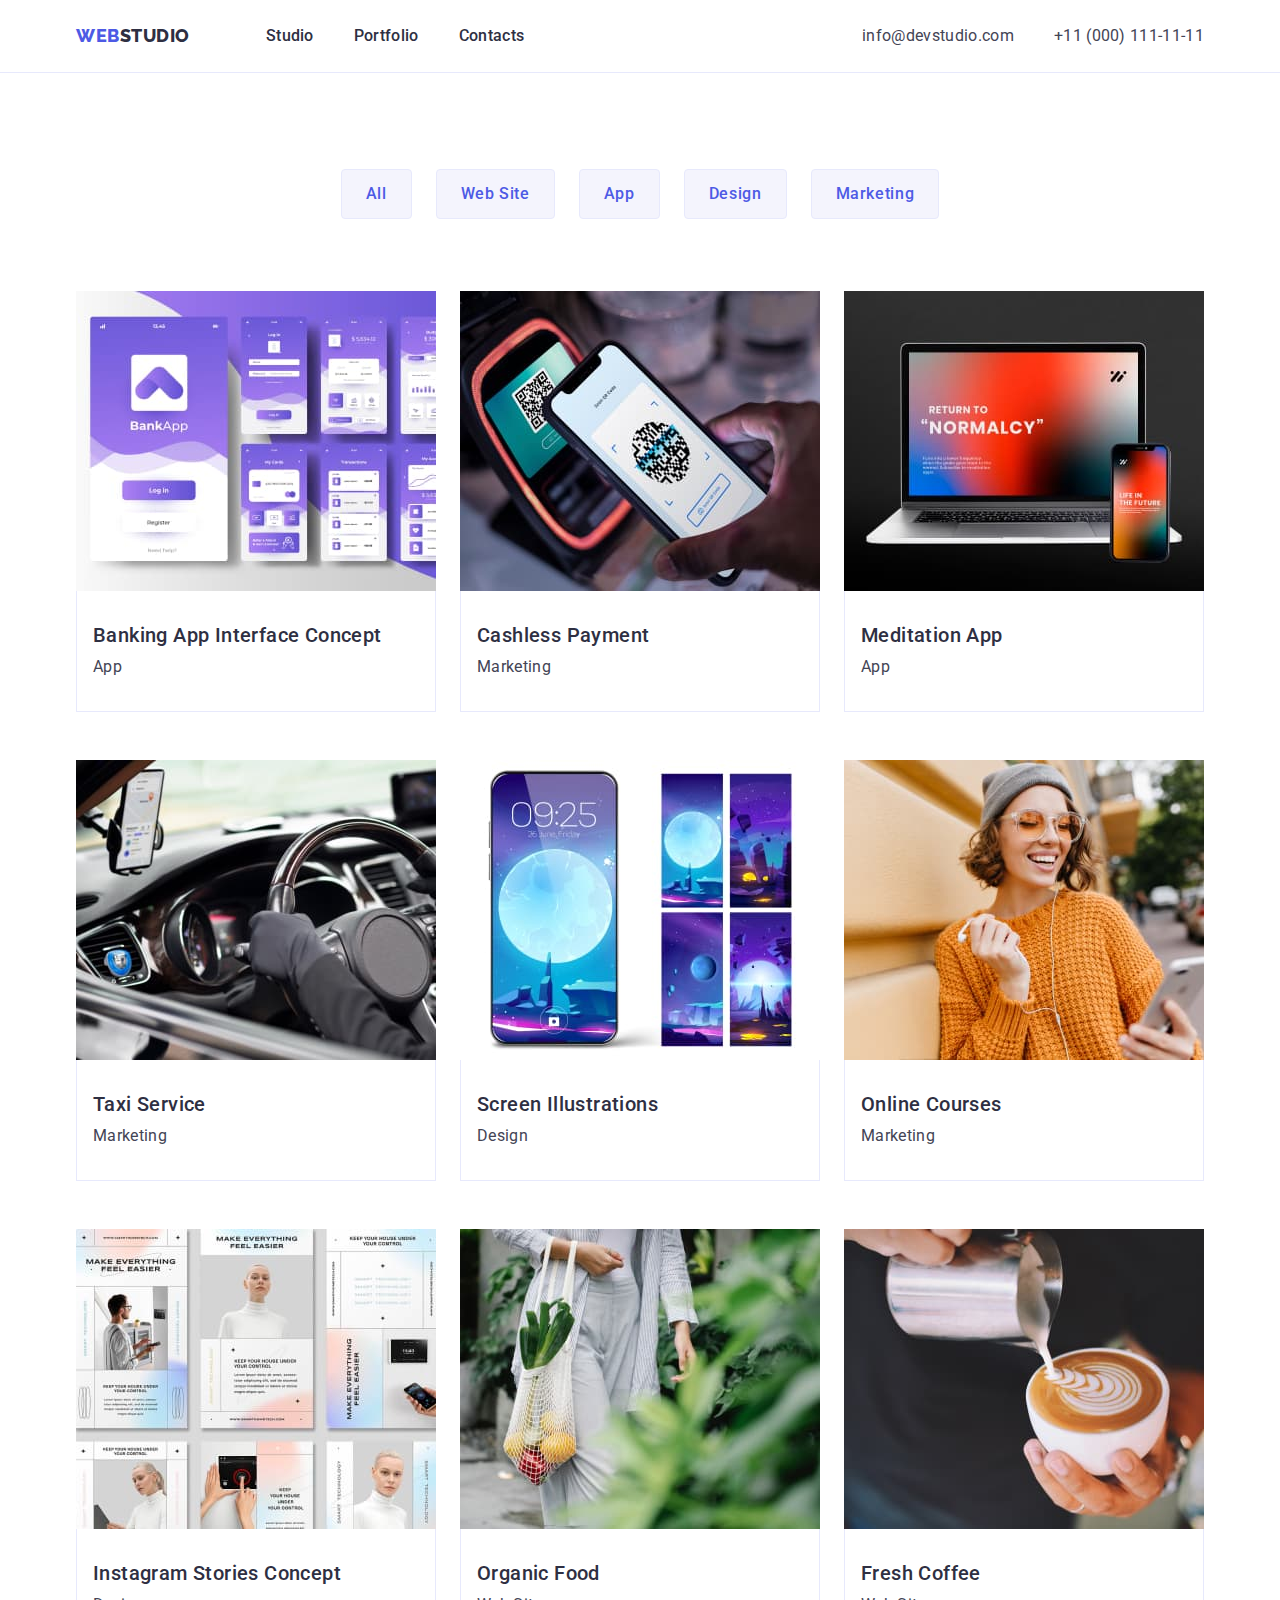
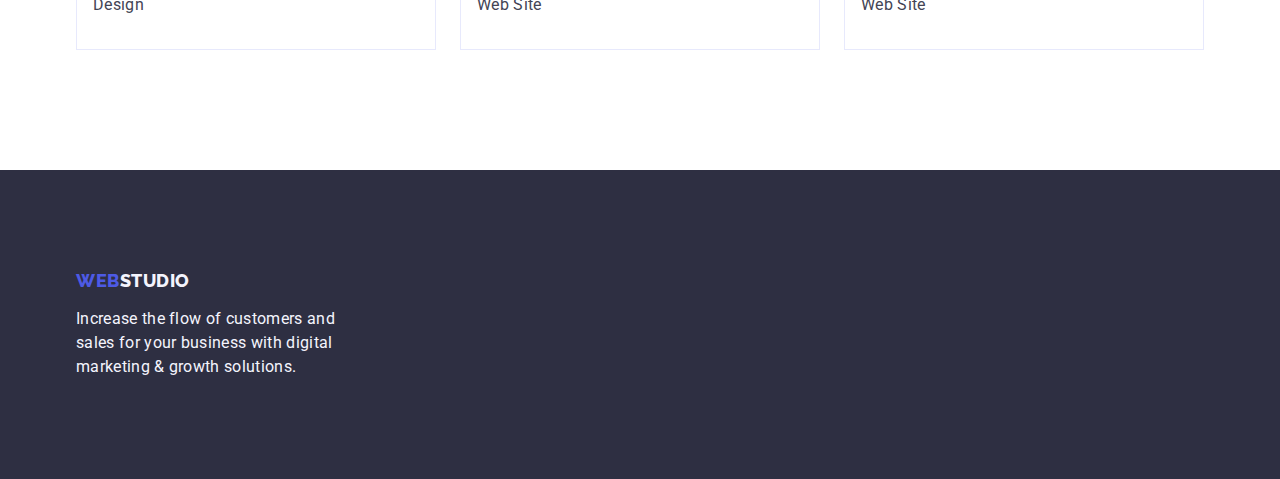
==== portfolio.html @ 9934efaa "start" ====
<!DOCTYPE html>
<html lang="en">
    <head>
        <title>Effective Solutions
            for Your Business</title>
        <link rel="preconnect" href="https://fonts.googleapis.com">
        <link rel="preconnect" href="https://fonts.gstatic.com" crossorigin>
        <link
            href="https://fonts.googleapis.com/css2?family=Raleway:wght@800&family=Roboto:wght@400;500;700;900&display=swap"
            rel="stylesheet">
            <link rel="stylesheet" href="https://cdn.jsdelivr.net/npm/modern-normalize@2.0.0/modern-normalize.min.css" />
        <link rel="stylesheet" href="./css/styles.css" />
    </head>
    
    <body>
        <header class="header">
            <div class="container flex">
            <nav class="header-navigation">
                <a class="header-logo-link link" href="./index.html">Web<span class="header-logo-iris link">Studio</span></a>
                <ul class="header-about-list list">
                    <li class="header-about-link link"><a class="header-about-text-link link" href="./index.html">Studio</a></li>
                    <li class="header-about-link link"><a class="header-about-text-link link" href="./portfolio.html">Portfolio</a></li>
                    <li class="header-about-link link"><a class="header-about-text-link link" href="">Contacts</a></li>
                </ul>
            </nav>
            <address class="adress-navigation">
                <ul class="header-feedback-list list">
                    <li class="header-feedback-item">
                        <a class="header-feedback-link link" href="mailto:info@devstudio.com">info@devstudio.com</a>
                    </li>
                    <li class="header-feedback-item">
                        <a class="header-feedback-link link" href="tel:+110001111111">+11 (000) 111-11-11</a>
                    </li>
                </ul>
            </address>
            </div>
        </header>
        <main>
            <section class="button-list list">
                <div class="section container">
                <h1 class="visually-hidden">Our Portfolio</h1>
                <ul class="all-button-list list">
                    <li> <button type="button" class="all-button"><span class="all-button-text">All</span></button></li>
                    <li><button type="button" class="all-button"><span class="portfolio-button-text">Web
                                Site</span></button></li>
                    <li><button type="button" class="all-button"><span class="portfolio-button-text">App</span></button>
                    </li>
                    <li><button type="button" class="all-button"><span class="portfolio-button-text">Design</span></button>
                    </li>
                    <li><button type="button" class="all-button"><span
                                class="portfolio-button-text">Marketing</span></button></li>
                    
                </ul>
            
                        <ul class="all-portfolio-list list ">
                            <li class="portfolio-examples-item list">
                                <a class="portfolio-link link">
                                    <img src="./images/img4.jpg" width="360" alt="Project Card 1" />
                                <div class="portfolio-item">
                                <h2 class="portfolio-title">Banking App Interface Concept</h2>
                                <p class="portfolio-text">App</p>
                                </div>
                                </a>
                                
                            </li>
                            <li class="portfolio-examples-item list">
                                <a class="portfolio-link link">
                                <img src="./images/img5.jpg" width="360" alt="Project Card 2" />
                                <div class="portfolio-item">
                                <h2 class="portfolio-title">Cashless Payment</h2>
                                <p class="portfolio-text">Marketing</p>
                                </div>
                                </a>
                            </li>
                            <li class="portfolio-examples-item list">
                                <a class="portfolio-link link">
                                <img src="./images/img6.jpg" width="360" alt="Project Card 3" />
                                <div class="portfolio-item">
                                <h2 class="portfolio-title">Meditation App</h2>
                                <p class="portfolio-text">App</p>
</div>
                                </a>
                            </li>
                            <li class="portfolio-examples-item list">
                                <a class="portfolio-link link">
                                <img src="./images/img7.jpg" width="360" alt="Project Card 4" />
                                <div class="portfolio-item">
                                <h2 class="portfolio-title">Taxi Service</h2>
                                <p class="portfolio-text">Marketing</p>
</div>
                                </a>
                            </li>
                            <li class="portfolio-examples-item list">
                                <a class="portfolio-link link">
                                <img src="./images/img8.jpg" width="360" alt="Project Card 5" />
                                <div class="portfolio-item">
                                <h2 class="portfolio-title">Screen Illustrations</h2>
                                <p class="portfolio-text">Design</p>
</div>
                                </a>
                            </li>
                            <li class="portfolio-examples-item list">
                                <a class="portfolio-link link">
                                <img src="./images/img9.jpg" width="360" alt="Project Card 6" />
                                <div class="portfolio-item">
                                <h2 class="portfolio-title">Online Courses</h2>
                                <p class="portfolio-text">Marketing</p>
</div>
                                </a>
                            </li>
                            <li class="portfolio-examples-item list">
                                <a class="portfolio-link link">
                                <img src="./images/img10.jpg" width="360" alt="Project Card 7" />
                                <div class="portfolio-item">
                                <h2 class="portfolio-title">Instagram Stories Concept</h2>
                                <p class="portfolio-text">Design</p>
</div>
                                </a>
                            </li>
                            <li class="portfolio-examples-item list">
                                <a class="portfolio-link link">
                                <img src="./images/img11.jpg" width="360" alt="Project Card 8" />
                                <div class="portfolio-item">
                                <h2 class="portfolio-title">Organic Food</h2>
                                <p class="portfolio-text">Web Site</p>
                                </div>
                                </a>
                            </li>
                            <li class="portfolio-examples-item list">
                                <a class="portfolio-link link">  
                                <img src="./images/img12.jpg" width="360" alt="Project Card 9" />
                                <div class="portfolio-item">
                                <h2 class="portfolio-title">Fresh Coffee</h2>
                                <p class="portfolio-text">Web Site</p>
                                 </div>
                                </a>
                            </li>
                        </ul>
                        </div>
            </section>
        </main>
        <footer class="footer">
            <div class="section container">
            <a class="footer-logo-link link" href="./index.html">Web<span class="footer-logo-link-iris link">Studio</span></a>
            <p class="footer-text">Increase the flow of customers and sales for your business with digital marketing &
                growth
                solutions.</p>
                </div>
        </footer>
    </body>
    
    </html>
---- css/styles.css ----
:root{
    --primary-font: "Roboto", sans-serif;
        --title-font: "Raleway", sans-serif;
        --primary-white-color: #FFFFFF;
        --primary-accent-color: #2E2F42; 
        --secondary-accent-color: #404BBF; 
        --primary-grey-color: #434455;
        --primary-blue-color: #4D5AE5;
        --primary-whiter-color: #F4F4FD;
        --cornflower-color: #E7E9FC;
        --white-color: #FFF; 


}
body {
    font-family: var(--primary-font);
    color: var(--primary-grey-color);
    background-color: var(--primary-white-color);
}
p, h1, h2, h3, h4, h5, h6{
margin: 0;
padding: 0;
}
img{
    display: block;
}
ul{
    padding: 0;
    margin: 0;
}

/** ------------------HEADER----------------- */

.main{
    flex-grow: 1;
}
.header{
    border-bottom: 1px solid var(--cornflower-color);
}

.header-logo-link {
    font-family: 'Raleway', sans-serif;
    font-size: 18px;
    font-weight: 800;
    line-height: 1.17;
    letter-spacing: 0.03em;
    text-decoration: none;
    color: var(--primary-blue-color);
    text-transform: uppercase;
    margin-right: 76px;
    padding: 24px 0;
}

.header-logo-iris {
    color: var(--primary-accent-color);
}

.header-about-link {
    color: var(--primary-accent-color);
    font-size: 16px;
    font-weight: 500;
    line-height: 1.5;
    letter-spacing: 0.02em;
    text-decoration: none;
}

.header-feedback-link {
    font-size: 16px;
    line-height: 1.5;
    letter-spacing: 0.02em;
    color: var(--primary-grey-color);
    text-decoration: none;
}

.header-feedback-link:hover,
.header-feedback-link:focus {
    color: var(--secondary-accent-color);
}
.header-navigation{
    display: flex;
    align-items: center;
}
.header-about-text-link:hover,
.header-about-text-link:focus {
    color: var(--secondary-accent-color);
}

.header-about-list {
    list-style-type: none;
    display: flex;
    gap: 40px;
}

.header-feedback-list {
    list-style-type: none;
    display: flex;
    align-items: center;
   
gap: 40px;
    
}

.header-about-text-link {
    text-decoration: none;
    color: var(--primary-accent-color);
    padding: 24px 0;
    display: block;
}

.adress-navigation {
    font-style: normal;
    display: flex;
    gap: 40px;
    margin-left: auto;
    
}

/** ------------------MAIN----------------- */
*{
    box-sizing: border-box;
}
.container{
    width: 1158px;
    padding-left: 15px;
    padding-right: 15px;
    margin: 0 auto;
    
}
.flex{
    display: flex;
align-items: center;
    
}
.section{
    width: 1158px;
    padding-left: 15px;
    padding-right: 15px;
    margin: 0 auto;
}
    
.hero{
    padding: 188px 0;
    background-color: var(--primary-accent-color);
}
.hero-title {
    font-size: 56px;
    font-weight: 700;
    line-height: 1.07;
    letter-spacing: 0.02em;
    text-align: center;
    background-color: var(--primary-accent-color);
    color: var(--primary-white-color);
    max-width: 496px;
    margin: 0 auto;
    margin-bottom: 48px;
}
.hero-title-wrap{
    text-align: center;
}

.hero-button {
    font-family: var(--primary-font);
    background-color: var(--primary-blue-color);
    cursor: pointer;
    font-weight: 500;
    font-size: 16px;
    line-height: 1.5;
    letter-spacing: 0.04em;
    color: var(--primary-white-color);
    border-radius: 4px;
    text-align: center;
    display: block;
    min-width: 169px;
    height: 56px;
    border: none;
    margin: 0 auto;
}

.hero-button:hover {
    background-color: var(--secondary-accent-color);
}

.hero-button:focus {
    background-color: var(--secondary-accent-color);
}

.hero-button-text {
    font-size: 16px;
    font-weight: 500;
    line-height: 1.5;
    letter-spacing: 0.04em;
    color: var(--primary-white-color);
}

.hero-button-text:hover,
.hero-button-text:active {
    background-color: var(--secondary-accent-color);
}

.advantages-topic {
    font-size: 20px;
    font-weight: 500;
    line-height: 1.2;
    letter-spacing: 0.02em;
    color: var(--primary-accent-color);
    margin-bottom: 8px;
}
.advantages-list-item{
    width: calc((100% - 72px) / 4);
}
.advantages-item-text {
    font-size: 16px;
    line-height: 1.5;
    letter-spacing: 0.02em;
    color: var(--primary-grey-color);
}

.all-advantages-list {
    padding: 120px 0;
}
.advantages-list {
    list-style-type: none;
    display: flex;
    gap: 24px;
}
.visually-hidden {
    position: absolute;
    width: 1px;
    height: 1px;
    margin: -1px;
    border: 0;
    padding: 0;

    white-space: nowrap;
    clip-path: inset(100%);
    clip: rect(0 0 0 0);
    overflow: hidden;
}
.heading-title {
    font-size: 36px;
    font-weight: 700;
    line-height: 1.11;
    letter-spacing: 0.02em;
    text-align: center;
    color: var(--primary-accent-color);
    text-transform: capitalize;
margin-bottom: 72px;
}

.about-team {
    font-size: 36px;
    font-weight: 700;
    line-height: 1.11;
    letter-spacing: 0.02em;
    text-align: center;
    color: var(--primary-accent-color);
    text-transform: capitalize;
    background-color: var(--primary-whiter-color);
    margin-bottom: 72px;
}

.workers-list {
    list-style-type: none;
    display: flex;
    gap: 24px;
}
.work-examples{
    padding-bottom: 120px;
}
.work-examples-item {
    list-style-type: none;
    width: calc( (100% - 3 * 16px) / 3);
}
.workers{
    background-color: var(--primary-whiter-color);
    padding: 120px 0 120px;

}
.workers-topic-text {
    font-size: 20px;
    font-weight: 500;
    line-height: 1.2;
    letter-spacing: 0.02em;
    color: var(--primary-accent-color);
}

.workers-list-item {
    background-color: var(--primary-white-color);
    width: calc((100% - 3 * 24px) / 4);
    border-radius: 0px 0px 4px 4px;
    text-align: center;
    
}
.section-workers{
    width: 1158px;
    margin: 0 auto;
padding-left: 15px;
padding-right: 15px;
}
.section-team {
    padding: 32px 0;
margin: 0 auto;
}
.work-examples-list{
    display: flex;
    gap: 24px;
}

.workers-item-text {
    font-size: 16px;
    line-height: 1.5;
    letter-spacing: 0.02em;
    color: var(--primary-grey-color);
    text-align: center;
}

/** ------------------FOOTER----------------- */
.footer {
    background-color: var(--primary-accent-color);
    padding: 100px 0;
}

.footer-logo-link {
    font-family: 'Raleway', sans-serif;
    font-size: 18px;
    font-weight: 800;
    line-height: 1.17;
    letter-spacing: 0.03em;
    text-decoration: none;
    color: var(--primary-blue-color);
    background-color: var(--primary-accent-color);
    text-transform: uppercase;
    display: inline-block;
        margin-bottom: 16px;
}

.footer-logo-link-iris {
        color: var(--primary-whiter-color);
        text-decoration: none;
    }

    .footer-text {
        font-size: 16px;
        line-height: 1.5;
        letter-spacing: 0.02em;
        color: var(--primary-whiter-color);
        background-color: var(--primary-accent-color);
        max-width: 264px;
    }

    /** ------------------PORTFOLIO----------------- */
    .button-list{
        padding-top: 96px;
            padding-bottom: 120px;
    }
    .all-button {
        color: var(--primary-blue-color);
        background-color: var(--primary-whiter-color);
        cursor: pointer;
        font-weight: 500;
        font-size: 16px;
        line-height: 1.5;
        letter-spacing: 0.04em;
        font-family: var(--primary-font);
        padding: 12px 24px;
        justify-content: center;
            align-items: center;
            border-radius: 4px;
                border: 1px solid var(--cornflower-color);
                
    }

    .all-button:focus,
    .all-button:hover {
        color: var(--primary-white-color);
        background-color: var(--secondary-accent-color);
        border: 1px solid transparent;
    }

    .all-button-text {
        font-size: 16px;
        font-weight: 500;
        line-height: 1.5;
        letter-spacing: 0.04em;
        text-align: center;
    }


    .all-button-list {
        list-style: none;
        display: flex;
        justify-content: center;
        gap: 24px;
        margin-bottom: 72px;
    }

    .all-portfolio-list {
        list-style: none;
        text-decoration: none;
        display: flex;
        flex-wrap: wrap;
        column-gap: 24px;
        row-gap: 48px;
    
    }

        .portfolio-title {
            margin-bottom: 8px;
            font-weight: 500;
            font-size: 20px;
            line-height: 1.2;
            letter-spacing: 0.02em;
            color: var(--primary-accent-color);

        }

        .portfolio-examples-item {
            width: calc((100% - 48px) / 3);

        }

        .portfolio-text {
            font-size: 16px;
            line-height: 1.5;
            letter-spacing: 0.02em;
            color: var(--primary-grey-color);
        }
        .portfolio-link{

            text-decoration: none;
        }
        .portfolio-item{
            padding: 32px 16px;
            border: 1px solid #e7e9fc;
            border-top: none;
        }
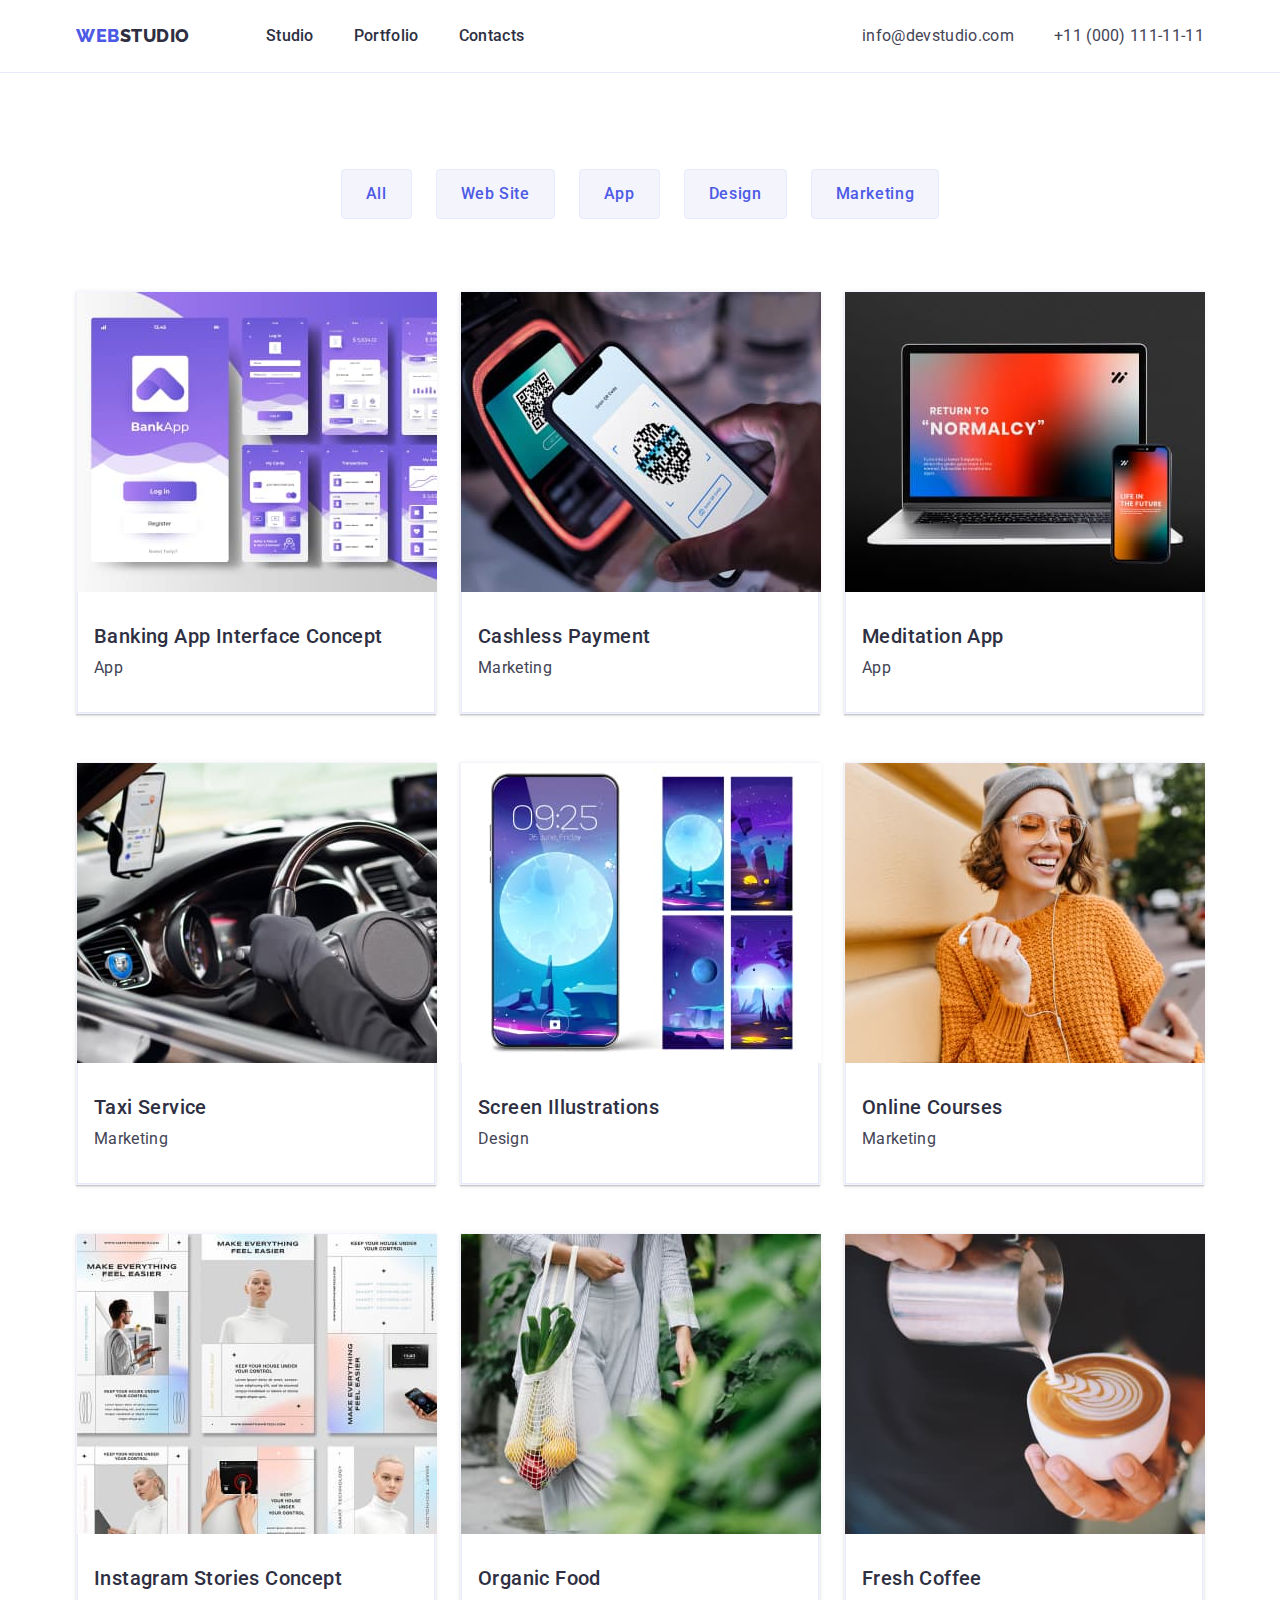
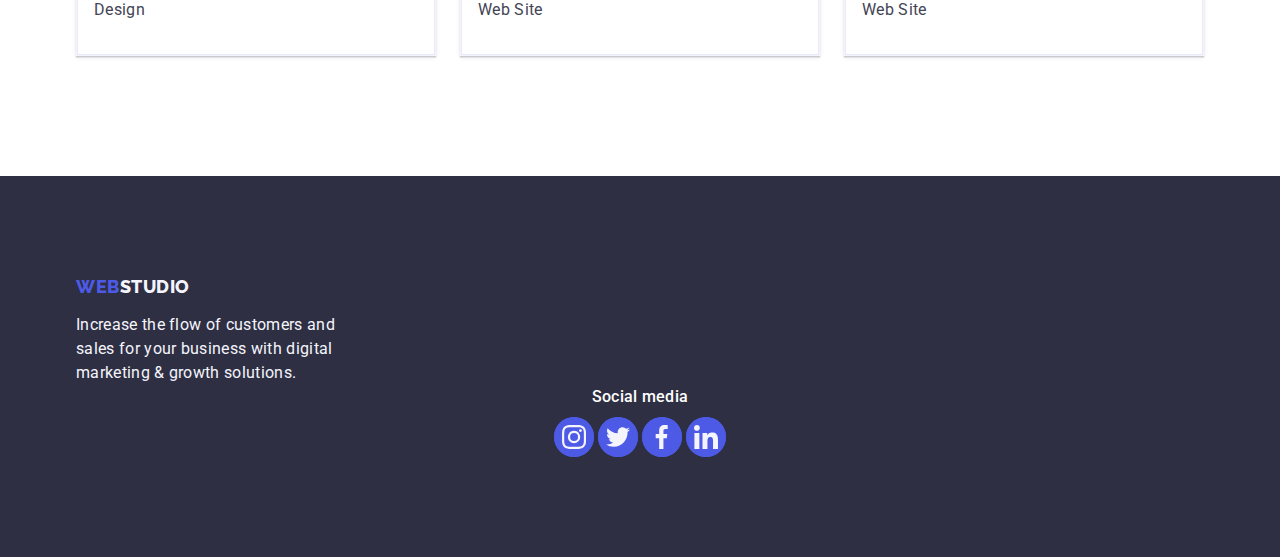
==== commit 292e842e: "part5" ====
--- a/portfolio.html
+++ b/portfolio.html
@@ -64,8 +64,10 @@
                                 
                             </li>
                             <li class="portfolio-examples-item list">
-                                <a class="portfolio-link link">
+                                <div class="overlay">
+                                <a class="portfolio-link link">       
                                 <img src="./images/img5.jpg" width="360" alt="Project Card 2" />
+                                </div>
                                 <div class="portfolio-item">
                                 <h2 class="portfolio-title">Cashless Payment</h2>
                                 <p class="portfolio-text">Marketing</p>
@@ -145,8 +147,41 @@
             <p class="footer-text">Increase the flow of customers and sales for your business with digital marketing &
                 growth
                 solutions.</p>
+                <p class="footer-social-links-text">Social media</p>
+                <ul class="footer-social-links">
+                    <li class="footer-link link">
+                        <a href="" target="_blank" class="link">
+                            <svg class="icon" width="24" height="24">
+                                <use href="./images/icons.svg.svg#icon-instagram-icon"></use>
+                            </svg>
+                        </a>
+                    </li>
+                    <li class="footer-link link">
+                        <a href="" target="_blank" class="link">
+                            <svg class="icon" width="24" height="24">
+                                <use href="./images/icons.svg.svg#icon-twitter-icon"></use>
+                            </svg>
+                        </a>
+                    </li>
+                    <li class="footer-link link">
+                        <a href="" target="_blank" class="link">
+                            <svg class="icon" width="24" height="24">
+                                <use href="./images/icons.svg.svg#icon-facebook-icon"></use>
+                            </svg>
+                        </a>
+                    </li>
+                    <li class="footer-link link">
+                        <a href="" target="_blank" class="link">
+                            <svg class="icon" width="24" height="24">
+                                <use href="./images/icons.svg.svg#icon-linkedin-icon"></use>
+                            </svg>
+                        </a>
+                    </li>
+                </ul>
+    
                 </div>
         </footer>
+        </div>
     </body>
     
     </html>--- a/css/styles.css
+++ b/css/styles.css
@@ -9,7 +9,8 @@
         --primary-whiter-color: #F4F4FD;
         --cornflower-color: #E7E9FC;
         --white-color: #FFF; 
-
+        --lightslate-color: #8E8F99;
+        --green-color: #31D0AA; 
 
 }
 body {
@@ -106,7 +107,10 @@
     padding: 24px 0;
     display: block;
 }
-
+.header-about-text-link:active{
+    color: var(--secondary-accent-color);
+    
+}
 .adress-navigation {
     font-style: normal;
     display: flex;
@@ -141,6 +145,8 @@
 .hero{
     padding: 188px 0;
     background-color: var(--primary-accent-color);
+    background-image: linear-gradient(rgba(46, 47, 66, 0.7),
+                rgba(46, 47, 66, 0.7)), url(../images/hero-bg.jpg);
 }
 .hero-title {
     font-size: 56px;
@@ -148,7 +154,6 @@
     line-height: 1.07;
     letter-spacing: 0.02em;
     text-align: center;
-    background-color: var(--primary-accent-color);
     color: var(--primary-white-color);
     max-width: 496px;
     margin: 0 auto;
@@ -174,14 +179,17 @@
     height: 56px;
     border: none;
     margin: 0 auto;
+    box-shadow: 0px 4px 4px 0px rgba(0, 0, 0, 0.15);
 }
 
 .hero-button:hover {
     background-color: var(--secondary-accent-color);
+    transition: color 250ms ease-in-out 250ms, background-color 250ms ease-in-out 250ms;
 }
 
 .hero-button:focus {
     background-color: var(--secondary-accent-color);
+    transition: color 250ms ease-in-out 250ms, background-color 250ms ease-in-out 250ms;
 }
 
 .hero-button-text {
@@ -190,6 +198,7 @@
     line-height: 1.5;
     letter-spacing: 0.04em;
     color: var(--primary-white-color);
+    transition: color 250ms ease-in-out 250ms, background-color 250ms ease-in-out 250ms;
 }
 
 .hero-button-text:hover,
@@ -208,6 +217,10 @@
 .advantages-list-item{
     width: calc((100% - 72px) / 4);
 }
+.advantages-list-item .icon{
+    margin-bottom: 32px;
+    margin-left: 100px;
+}
 .advantages-item-text {
     font-size: 16px;
     line-height: 1.5;
@@ -222,6 +235,9 @@
     list-style-type: none;
     display: flex;
     gap: 24px;
+}
+.advantages-list .icon{
+    fill: var(--primary-accent-color);
 }
 .visually-hidden {
     position: absolute;
@@ -289,7 +305,36 @@
     width: calc((100% - 3 * 24px) / 4);
     border-radius: 0px 0px 4px 4px;
     text-align: center;
-    
+    border-radius: 0px 0px 4px 4px;
+        background: var(--white-color);
+        box-shadow: 0px 2px 1px 0px rgba(46, 47, 66, 0.08), 0px 1px 1px 0px rgba(46, 47, 66, 0.16), 0px 1px 6px 0px rgba(46, 47, 66, 0.08);
+    
+}
+.social-links {
+  display: flex;
+  gap: 4px;
+  align-self: flex-end;
+  justify-content: center;
+  align-items: center;
+  margin-top: 8px;
+  list-style-type: none;
+}
+.social-links .link{
+ justify-content: center;
+  align-items: center;
+  width: 40px;
+  height: 40px;
+  border-radius: 50%;
+  background-color: var(--primary-blue-color);
+transition: color 250ms ease-in-out 250ms, background-color 250ms ease-in-out 250ms;
+}
+.social-links .icon { 
+    margin-top: 12px;
+  fill: var(--primary-whiter-color);
+
+}
+.social-links .link:hover{
+    background-color: var(--secondary-accent-color);
 }
 .section-workers{
     width: 1158px;
@@ -312,6 +357,37 @@
     letter-spacing: 0.02em;
     color: var(--primary-grey-color);
     text-align: center;
+}
+.customers-title{
+    color: var(--primary-accent-color);
+        text-align: center;
+        font-size: 36px;
+        font-style: normal;
+        font-weight: 700;
+        line-height: 1.11;
+        letter-spacing: 0.02em;
+        text-transform: capitalize;
+        padding-bottom: 72px;
+}
+.customers-list{
+    display: flex;
+    list-style-type: none;
+    gap: 24px;
+    margin-bottom: 120px;
+}
+.customers-item{
+    width: calc((100% - 5 * 24px) / 6);
+    fill: var(--lightslate-color);
+    padding: 16px 32px;
+    border-radius: 4px;
+        border: 1px solid var(--lightslate-color);
+      transition: color 250ms ease-in-out 250ms;
+
+}
+.customers-item:hover,
+.customers-item:focus{
+fill: var(--secondary-accent-color);
+border: 1px solid var(--secondary-accent-color);
 }
 
 /** ------------------FOOTER----------------- */
@@ -347,7 +423,47 @@
         background-color: var(--primary-accent-color);
         max-width: 264px;
     }
-
+    .footer-social-links-text{
+        align-items: center;
+        justify-content: center;
+        display: flex;
+    color: var(--white-color);
+        font-size: 16px;
+        font-style: normal;
+        font-weight: 500;
+        line-height: 1.5;
+        letter-spacing: 0.32px;
+    }
+   .footer-social-links {
+       display: flex;
+       gap: 4px;
+       align-self: flex-end;
+       justify-content: center;
+       align-items: center;
+       margin-top: 8px;
+       list-style-type: none;
+   }
+
+   .footer-social-links .link {
+    display: flex;
+       justify-content: center;
+       align-items: center;
+       width: 40px;
+       height: 40px;
+       border-radius: 50%;
+       background-color: var(--primary-blue-color);
+       transition: color 250ms ease-in-out 250ms, background-color 250ms ease-in-out 250ms;
+   }
+
+   .footer-social-links .icon {
+       margin: 8px 8px;
+       fill: var(--primary-whiter-color);
+
+   }
+
+   .footer-social-links .link:hover {
+       background-color: var(--green-color);
+   }
     /** ------------------PORTFOLIO----------------- */
     .button-list{
         padding-top: 96px;
@@ -416,6 +532,9 @@
 
         .portfolio-examples-item {
             width: calc((100% - 48px) / 3);
+            border: 1px solid var(--primary-whiter-color);
+                background: var(--white-color);
+            box-shadow: 0px 2px 1px 0px rgba(46, 47, 66, 0.08), 0px 1px 1px 0px rgba(46, 47, 66, 0.16), 0px 1px 6px 0px rgba(46, 47, 66, 0.08);
 
         }
 
@@ -426,11 +545,11 @@
             color: var(--primary-grey-color);
         }
         .portfolio-link{
-
             text-decoration: none;
         }
         .portfolio-item{
             padding: 32px 16px;
             border: 1px solid #e7e9fc;
             border-top: none;
-        }+        }
+        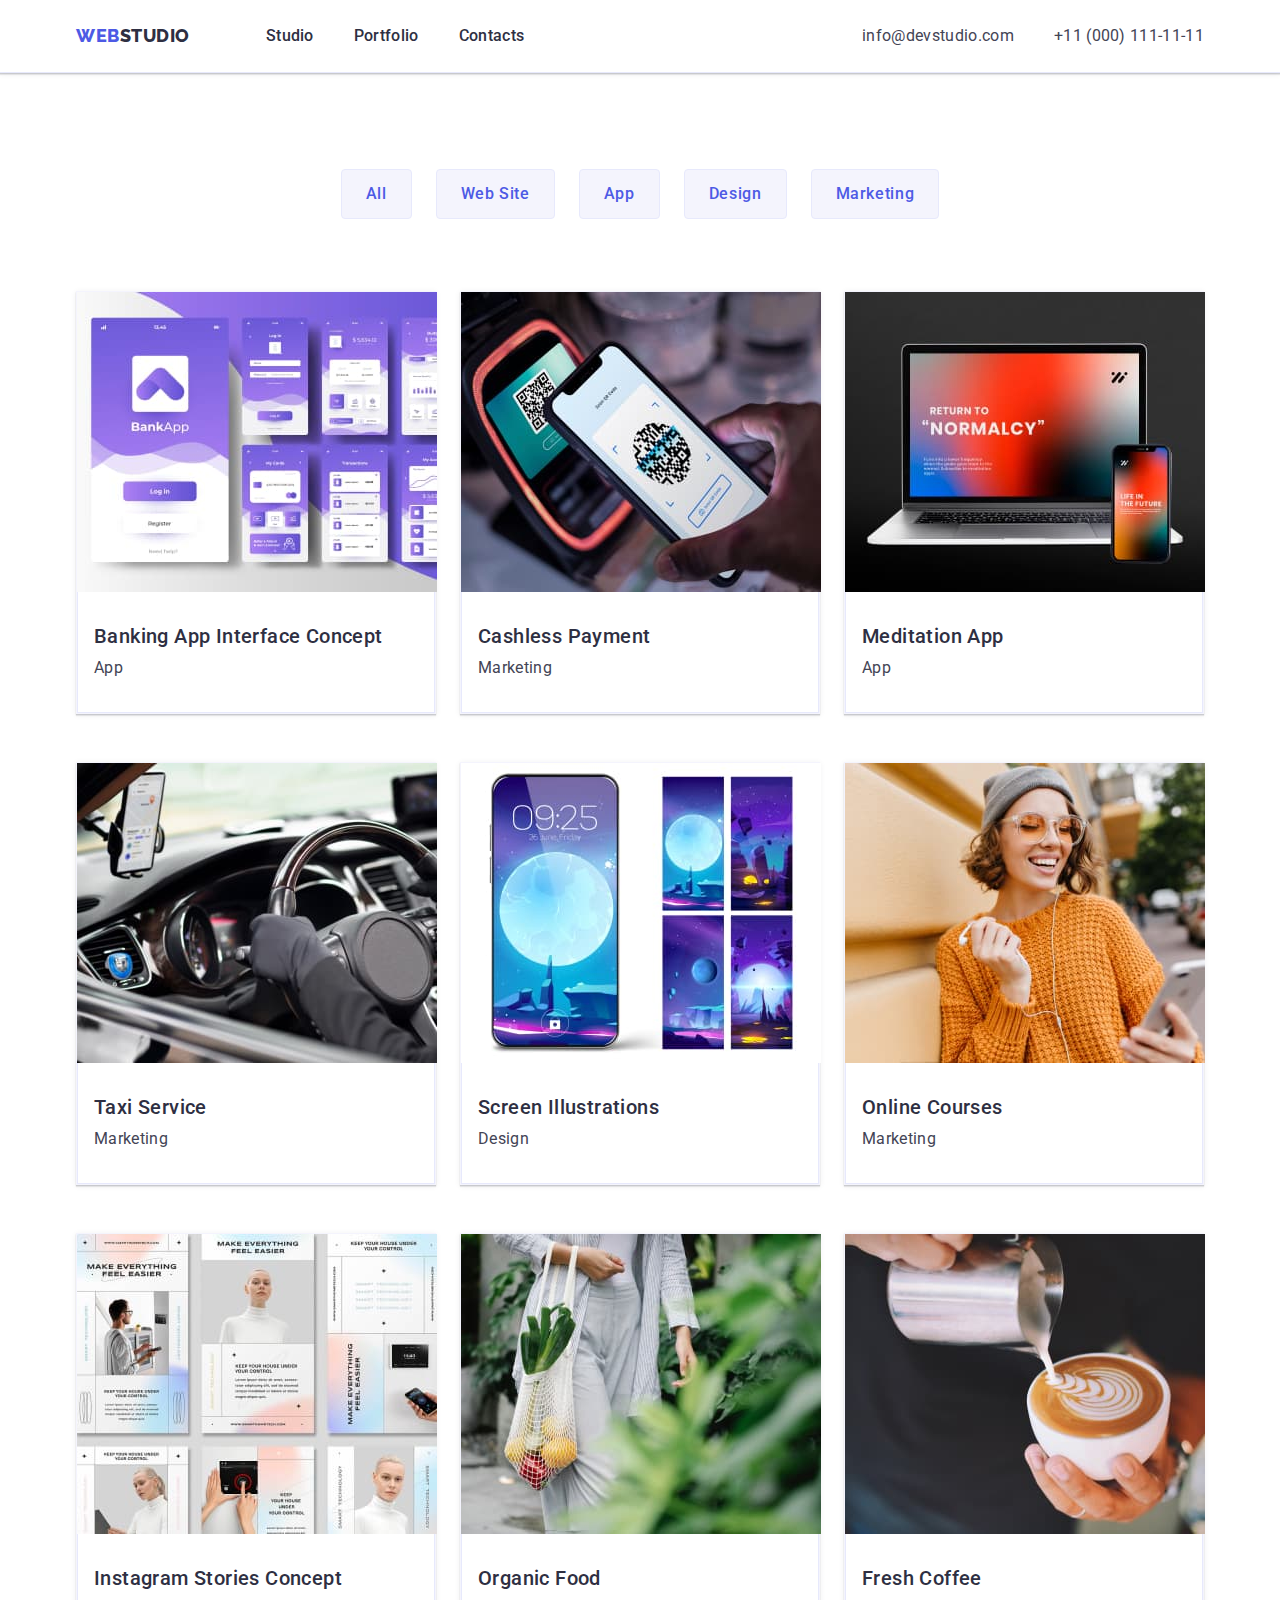
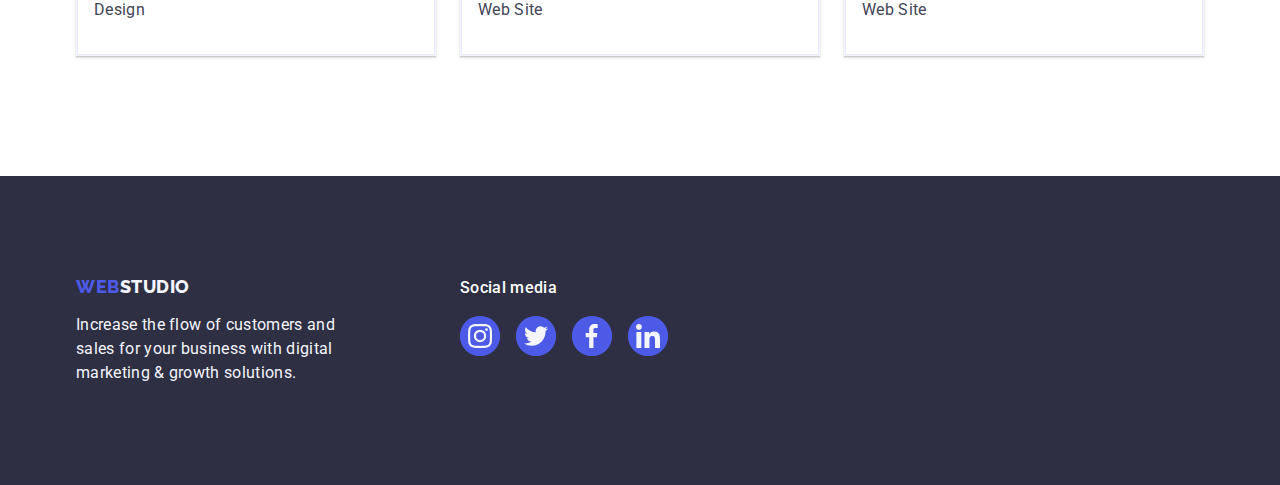
==== commit 84a91f8a: "part8" ====
--- a/portfolio.html
+++ b/portfolio.html
@@ -142,46 +142,48 @@
             </section>
         </main>
         <footer class="footer">
-            <div class="section container">
-            <a class="footer-logo-link link" href="./index.html">Web<span class="footer-logo-link-iris link">Studio</span></a>
-            <p class="footer-text">Increase the flow of customers and sales for your business with digital marketing &
-                growth
-                solutions.</p>
-                <p class="footer-social-links-text">Social media</p>
-                <ul class="footer-social-links">
-                    <li class="footer-link link">
-                        <a href="" target="_blank" class="link">
-                            <svg class="icon" width="24" height="24">
-                                <use href="./images/icons.svg.svg#icon-instagram-icon"></use>
-                            </svg>
-                        </a>
-                    </li>
-                    <li class="footer-link link">
-                        <a href="" target="_blank" class="link">
-                            <svg class="icon" width="24" height="24">
-                                <use href="./images/icons.svg.svg#icon-twitter-icon"></use>
-                            </svg>
-                        </a>
-                    </li>
-                    <li class="footer-link link">
-                        <a href="" target="_blank" class="link">
-                            <svg class="icon" width="24" height="24">
-                                <use href="./images/icons.svg.svg#icon-facebook-icon"></use>
-                            </svg>
-                        </a>
-                    </li>
-                    <li class="footer-link link">
-                        <a href="" target="_blank" class="link">
-                            <svg class="icon" width="24" height="24">
-                                <use href="./images/icons.svg.svg#icon-linkedin-icon"></use>
-                            </svg>
-                        </a>
-                    </li>
-                </ul>
-    
+            <div class="container all-footer">
+                <div class="logo-footer">
+                    <a class="footer-logo-link link" href="./index.html">Web<span
+                            class="footer-logo-link-iris link">Studio</span></a>
+                    <p class="footer-text">Increase the flow of customers and sales for your business with digital marketing
+                        & growth solutions.</p>
                 </div>
+                <div class="footer-social">
+                    <p class="footer-social-links-text">Social media</p>
+                    <ul class="footer-social-links">
+                        <li class="footer-link link">
+                            <a href="" target="_blank" class="icon-footer link">
+                                <svg class="icon" width="24" height="24">
+                                    <use href="./images/icons.svg#icon-instagram-icon"></use>
+                                </svg>
+                            </a>
+                        </li>
+                        <li class="footer-link link">
+                            <a href="" target="_blank" class="icon-footer link">
+                                <svg class="icon" width="24" height="24">
+                                    <use href="./images/icons.svg#icon-twitter-icon"></use>
+                                </svg>
+                            </a>
+                        </li>
+                        <li class="footer-link link">
+                            <a href="" target="_blank" class="icon-footer link">
+                                <svg class="icon" width="24" height="24">
+                                    <use href="./images/icons.svg#icon-facebook-icon"></use>
+                                </svg>
+                            </a>
+                        </li>
+                        <li class="footer-link link">
+                            <a href="" target="_blank" class="icon-footer link">
+                                <svg class="icon" width="24" height="24">
+                                    <use href="./images/icons.svg#icon-linkedin-icon"></use>
+                                </svg>
+                            </a>
+                        </li>
+                    </ul>
+                </div>
+            </div>
         </footer>
-        </div>
     </body>
     
     </html>--- a/css/styles.css
+++ b/css/styles.css
@@ -37,6 +37,7 @@
 }
 .header{
     border-bottom: 1px solid var(--cornflower-color);
+    box-shadow: 0px 2px 1px rgba(46, 47, 66, 0.08), 0px 1px 1px rgba(46, 47, 66, 0.16), 0px 1px 6px rgba(46, 47, 66, 0.08);
 }
 
 .header-logo-link {
@@ -50,7 +51,10 @@
     text-transform: uppercase;
     margin-right: 76px;
     padding: 24px 0;
-}
+    
+}
+
+
 
 .header-logo-iris {
     color: var(--primary-accent-color);
@@ -63,6 +67,18 @@
     line-height: 1.5;
     letter-spacing: 0.02em;
     text-decoration: none;
+    position: relative;
+        color: var(--secondary-accent-color);
+        transition: color 250ms cubic-bezier(0.4, 0, 0.2, 1);
+}
+.header-about-link::after {
+    content: '';
+    position: absolute;
+    left: 0;
+    bottom: -1px;
+    height: 4px;
+    background-color: var(--secondary-accent-color);
+    border-radius: 2px;
 }
 
 .header-feedback-link {
@@ -71,6 +87,7 @@
     letter-spacing: 0.02em;
     color: var(--primary-grey-color);
     text-decoration: none;
+    transition: 250ms cubic-bezier(0.4, 0, 0.2, 1);
 }
 
 .header-feedback-link:hover,
@@ -85,7 +102,10 @@
 .header-about-text-link:focus {
     color: var(--secondary-accent-color);
 }
-
+.header-about-text-link:active{
+    color: var(--secondary-accent-color);
+    text-decoration: underline;
+}
 .header-about-list {
     list-style-type: none;
     display: flex;
@@ -147,6 +167,10 @@
     background-color: var(--primary-accent-color);
     background-image: linear-gradient(rgba(46, 47, 66, 0.7),
                 rgba(46, 47, 66, 0.7)), url(../images/hero-bg.jpg);
+                max-width: 1440px;
+                background-repeat: no-repeat;
+                background-position: center;
+                background-size: cover;
 }
 .hero-title {
     font-size: 56px;
@@ -180,16 +204,15 @@
     border: none;
     margin: 0 auto;
     box-shadow: 0px 4px 4px 0px rgba(0, 0, 0, 0.15);
+   transition: background-color 250ms cubic-bezier(0.4, 0, 0.2, 1);
 }
 
 .hero-button:hover {
-    background-color: var(--secondary-accent-color);
-    transition: color 250ms ease-in-out 250ms, background-color 250ms ease-in-out 250ms;
+    background-color: var(--secondary-accent-color); 
 }
 
 .hero-button:focus {
     background-color: var(--secondary-accent-color);
-    transition: color 250ms ease-in-out 250ms, background-color 250ms ease-in-out 250ms;
 }
 
 .hero-button-text {
@@ -217,10 +240,6 @@
 .advantages-list-item{
     width: calc((100% - 72px) / 4);
 }
-.advantages-list-item .icon{
-    margin-bottom: 32px;
-    margin-left: 100px;
-}
 .advantages-item-text {
     font-size: 16px;
     line-height: 1.5;
@@ -238,6 +257,17 @@
 }
 .advantages-list .icon{
     fill: var(--primary-accent-color);
+}
+.svg-about{
+    display: flex;
+    align-items: center;
+    justify-content: center;
+    width: 264px;
+    height: 112px;
+    border-radius: 4px;
+        background: var(--primary-whiter-color);
+        padding: 24px 100px;
+        margin-bottom: 8px;
 }
 .visually-hidden {
     position: absolute;
@@ -312,28 +342,33 @@
 }
 .social-links {
   display: flex;
-  gap: 4px;
+  gap: 24px;
   align-self: flex-end;
   justify-content: center;
   align-items: center;
   margin-top: 8px;
   list-style-type: none;
+  
 }
 .social-links .link{
+    display: flex;
  justify-content: center;
   align-items: center;
   width: 40px;
   height: 40px;
   border-radius: 50%;
   background-color: var(--primary-blue-color);
-transition: color 250ms ease-in-out 250ms, background-color 250ms ease-in-out 250ms;
+transition: background-color 250ms cubic-bezier(0.4, 0, 0.2, 1);;
+
+
 }
 .social-links .icon { 
     margin-top: 12px;
   fill: var(--primary-whiter-color);
 
 }
-.social-links .link:hover{
+.social-links .link:hover,
+.social-links .link:focus {
     background-color: var(--secondary-accent-color);
 }
 .section-workers{
@@ -424,9 +459,7 @@
         max-width: 264px;
     }
     .footer-social-links-text{
-        align-items: center;
-        justify-content: center;
-        display: flex;
+        margin-bottom: 16px;
     color: var(--white-color);
         font-size: 16px;
         font-style: normal;
@@ -436,10 +469,9 @@
     }
    .footer-social-links {
        display: flex;
-       gap: 4px;
-       align-self: flex-end;
+       gap: 16px;
        justify-content: center;
-       align-items: center;
+       align-items: baseline;
        margin-top: 8px;
        list-style-type: none;
    }
@@ -447,14 +479,23 @@
    .footer-social-links .link {
     display: flex;
        justify-content: center;
-       align-items: center;
+       align-items: baseline;
        width: 40px;
        height: 40px;
        border-radius: 50%;
        background-color: var(--primary-blue-color);
        transition: color 250ms ease-in-out 250ms, background-color 250ms ease-in-out 250ms;
    }
-
+   .icon-footer{
+    height: 100%;
+        width: 100%;
+        background-color: var(--primary-accent-color);
+        border-radius: 50%;
+        display: flex;
+        align-items: center;
+        justify-content: center;
+        transition: background-color 250ms cubic-bezier(0.4, 0, 0.2, 1);
+   }
    .footer-social-links .icon {
        margin: 8px 8px;
        fill: var(--primary-whiter-color);
@@ -463,6 +504,17 @@
 
    .footer-social-links .link:hover {
        background-color: var(--green-color);
+   }
+   .all-footer{
+    display: flex;
+    align-items: baseline;
+    
+   }
+   .logo-footer{
+    margin-right: 120px;
+   }
+   .footer-social{
+    margin-left: 0;
    }
     /** ------------------PORTFOLIO----------------- */
     .button-list{
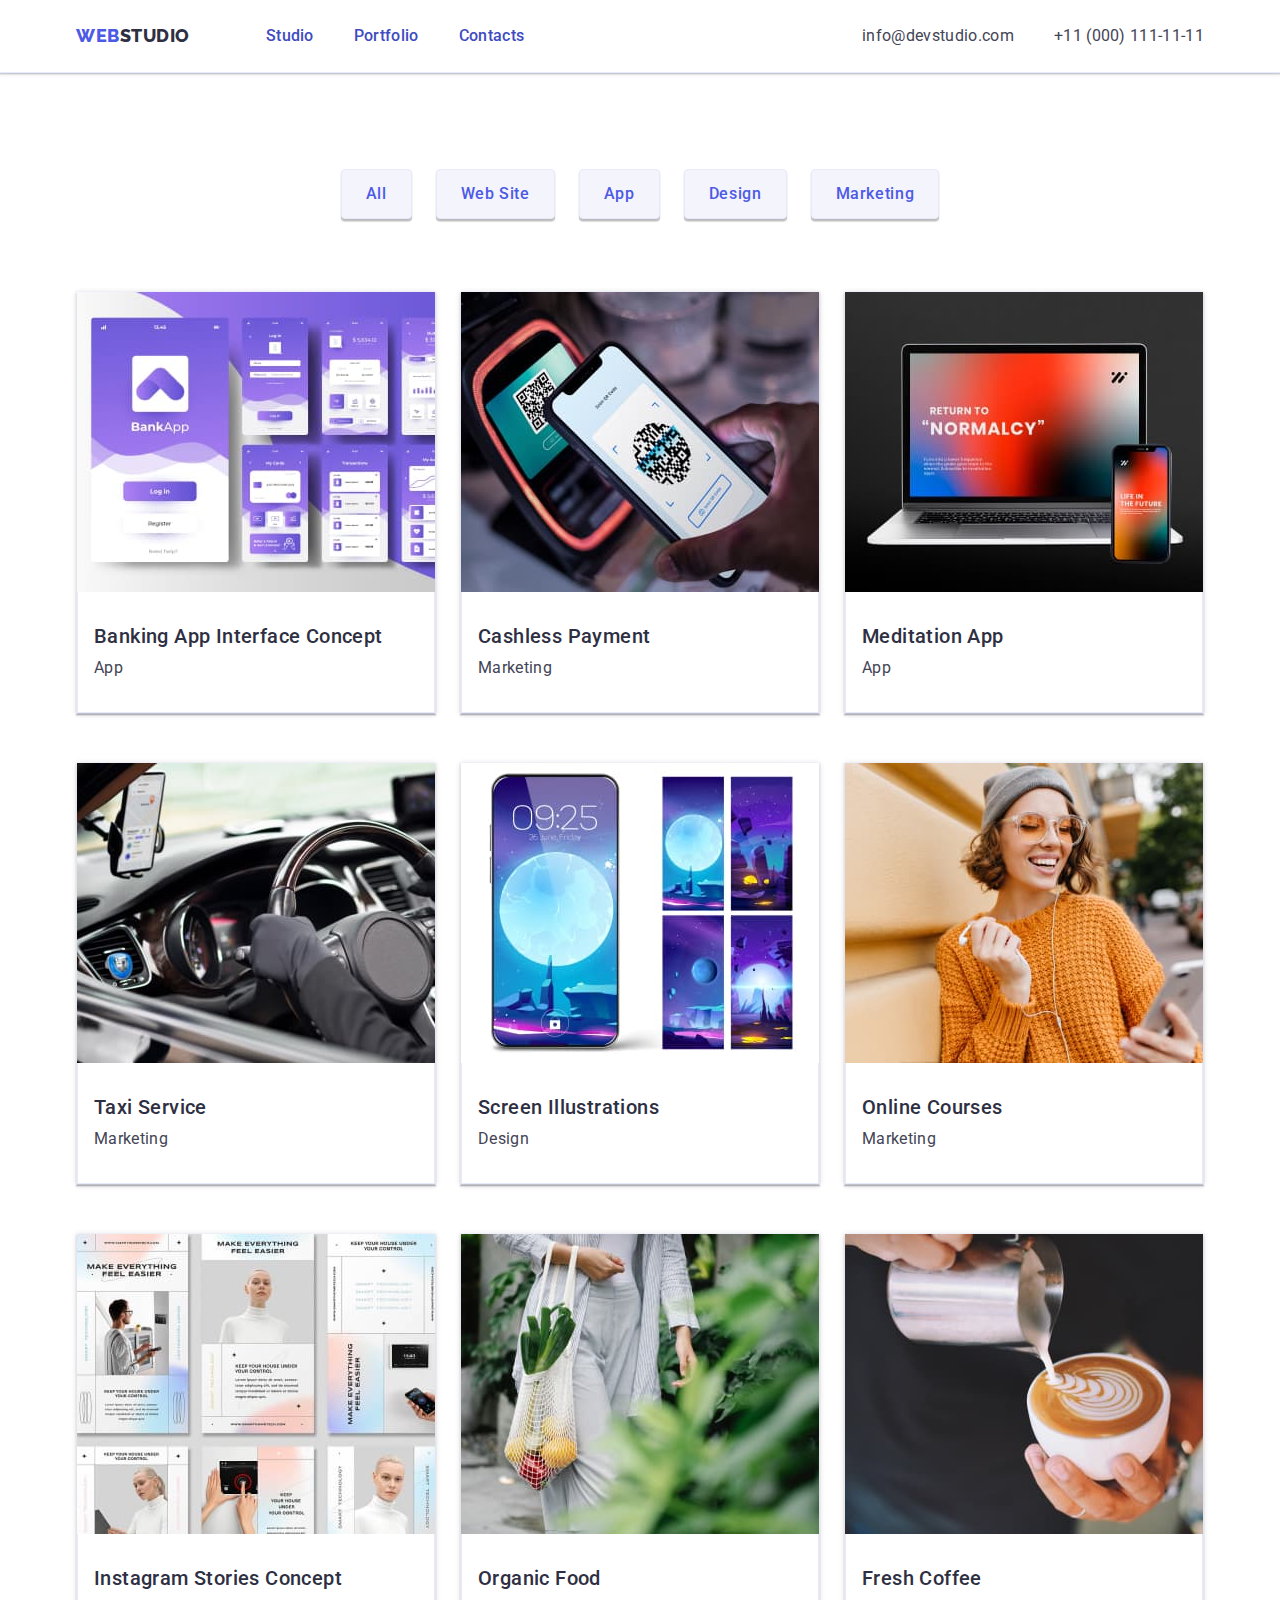
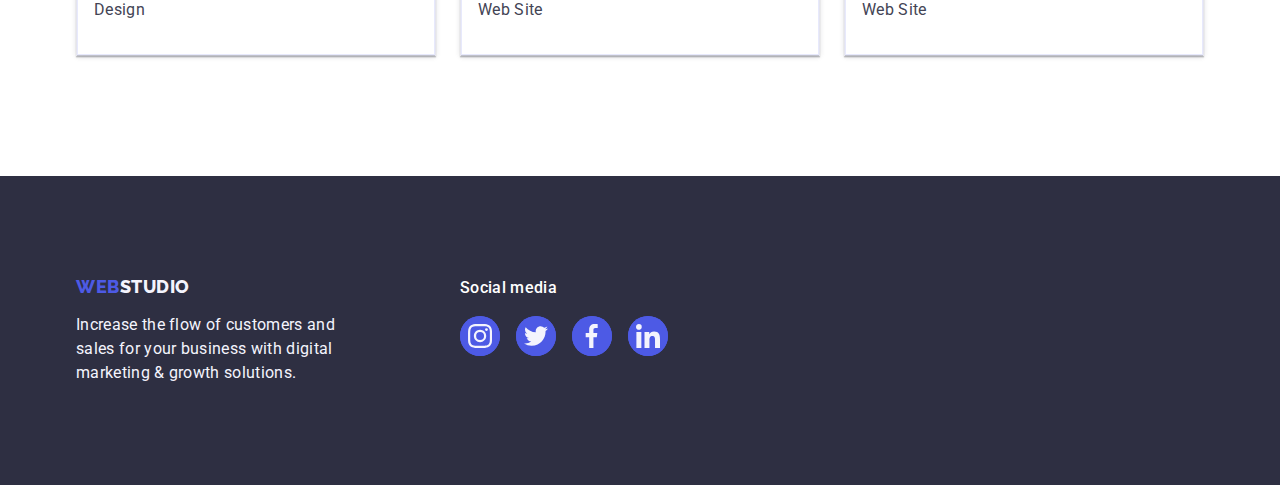
==== commit cdd28c46: "part11" ====
--- a/portfolio.html
+++ b/portfolio.html
@@ -55,7 +55,11 @@
                         <ul class="all-portfolio-list list ">
                             <li class="portfolio-examples-item list">
                                 <a class="portfolio-link link">
+                                    <div class="overlay">
                                     <img src="./images/img4.jpg" width="360" alt="Project Card 1" />
+                                    <p class="overlay-text">14 Stylish and User-Friendly App Design Concepts · Task Manager App · Calorie Tracker App · Exotic Fruit Ecommerce App ·
+                                    Cloud Storage App</p>
+                                    </div>
                                 <div class="portfolio-item">
                                 <h2 class="portfolio-title">Banking App Interface Concept</h2>
                                 <p class="portfolio-text">App</p>
@@ -64,9 +68,12 @@
                                 
                             </li>
                             <li class="portfolio-examples-item list">
-                                <div class="overlay">
-                                <a class="portfolio-link link">       
+                                <a class="portfolio-link link">
+                                    <div class="overlay">
                                 <img src="./images/img5.jpg" width="360" alt="Project Card 2" />
+                                <p class="overlay-text">14 Stylish and User-Friendly App Design Concepts · Task Manager App · Calorie Tracker App ·
+                                    Exotic Fruit Ecommerce App ·
+                                    Cloud Storage App</p>
                                 </div>
                                 <div class="portfolio-item">
                                 <h2 class="portfolio-title">Cashless Payment</h2>
@@ -76,7 +83,12 @@
                             </li>
                             <li class="portfolio-examples-item list">
                                 <a class="portfolio-link link">
+                                    <div class="overlay">
                                 <img src="./images/img6.jpg" width="360" alt="Project Card 3" />
+                                <p class="overlay-text">14 Stylish and User-Friendly App Design Concepts · Task Manager App · Calorie Tracker App ·
+                                    Exotic Fruit Ecommerce App ·
+                                    Cloud Storage App</p>
+                                </div>
                                 <div class="portfolio-item">
                                 <h2 class="portfolio-title">Meditation App</h2>
                                 <p class="portfolio-text">App</p>
@@ -85,7 +97,12 @@
                             </li>
                             <li class="portfolio-examples-item list">
                                 <a class="portfolio-link link">
+                                    <div class="overlay">
                                 <img src="./images/img7.jpg" width="360" alt="Project Card 4" />
+                                <p class="overlay-text">14 Stylish and User-Friendly App Design Concepts · Task Manager App · Calorie Tracker App ·
+                                    Exotic Fruit Ecommerce App ·
+                                    Cloud Storage App</p>
+                                    </div>
                                 <div class="portfolio-item">
                                 <h2 class="portfolio-title">Taxi Service</h2>
                                 <p class="portfolio-text">Marketing</p>
@@ -94,7 +111,12 @@
                             </li>
                             <li class="portfolio-examples-item list">
                                 <a class="portfolio-link link">
+                                    <div class="overlay">
                                 <img src="./images/img8.jpg" width="360" alt="Project Card 5" />
+                                <p class="overlay-text">14 Stylish and User-Friendly App Design Concepts · Task Manager App · Calorie Tracker App ·
+                                    Exotic Fruit Ecommerce App ·
+                                    Cloud Storage App</p>
+                                    </div>
                                 <div class="portfolio-item">
                                 <h2 class="portfolio-title">Screen Illustrations</h2>
                                 <p class="portfolio-text">Design</p>
@@ -103,7 +125,12 @@
                             </li>
                             <li class="portfolio-examples-item list">
                                 <a class="portfolio-link link">
+                                    <div class="overlay">
                                 <img src="./images/img9.jpg" width="360" alt="Project Card 6" />
+                                <p class="overlay-text">14 Stylish and User-Friendly App Design Concepts · Task Manager App · Calorie Tracker App ·
+                                    Exotic Fruit Ecommerce App ·
+                                    Cloud Storage App</p>
+                                    </div>
                                 <div class="portfolio-item">
                                 <h2 class="portfolio-title">Online Courses</h2>
                                 <p class="portfolio-text">Marketing</p>
@@ -112,7 +139,12 @@
                             </li>
                             <li class="portfolio-examples-item list">
                                 <a class="portfolio-link link">
+                                    <div class="overlay">
                                 <img src="./images/img10.jpg" width="360" alt="Project Card 7" />
+                                <p class="overlay-text">14 Stylish and User-Friendly App Design Concepts · Task Manager App · Calorie Tracker App ·
+                                    Exotic Fruit Ecommerce App ·
+                                    Cloud Storage App</p>
+                                    </div>
                                 <div class="portfolio-item">
                                 <h2 class="portfolio-title">Instagram Stories Concept</h2>
                                 <p class="portfolio-text">Design</p>
@@ -121,7 +153,12 @@
                             </li>
                             <li class="portfolio-examples-item list">
                                 <a class="portfolio-link link">
+                                    <div class="overlay">
                                 <img src="./images/img11.jpg" width="360" alt="Project Card 8" />
+                                <p class="overlay-text">14 Stylish and User-Friendly App Design Concepts · Task Manager App · Calorie Tracker App ·
+                                    Exotic Fruit Ecommerce App ·
+                                    Cloud Storage App</p>
+                                    </div>
                                 <div class="portfolio-item">
                                 <h2 class="portfolio-title">Organic Food</h2>
                                 <p class="portfolio-text">Web Site</p>
@@ -129,8 +166,13 @@
                                 </a>
                             </li>
                             <li class="portfolio-examples-item list">
-                                <a class="portfolio-link link">  
+                                <a class="portfolio-link link"> 
+                                    <div class="overlay">
                                 <img src="./images/img12.jpg" width="360" alt="Project Card 9" />
+                                <p class="overlay-text">14 Stylish and User-Friendly App Design Concepts · Task Manager App · Calorie Tracker App ·
+                                    Exotic Fruit Ecommerce App ·
+                                    Cloud Storage App</p>
+                                    </div>
                                 <div class="portfolio-item">
                                 <h2 class="portfolio-title">Fresh Coffee</h2>
                                 <p class="portfolio-text">Web Site</p>
--- a/css/styles.css
+++ b/css/styles.css
@@ -53,8 +53,20 @@
     padding: 24px 0;
     
 }
-
-
+.header-about-list .link{
+    position: relative;
+        color: var(--secondary-accent-color);
+        transition: color 250ms cubic-bezier(0.4, 0, 0.2, 1);
+}
+.header-about-list .link::after{
+    content: '';
+        position: absolute;
+        left: 0;
+        bottom: -1px;
+        height: 4px;
+        background-color: var(--secondary-accent-color);
+        border-radius: 2px;
+}
 
 .header-logo-iris {
     color: var(--primary-accent-color);
@@ -67,19 +79,9 @@
     line-height: 1.5;
     letter-spacing: 0.02em;
     text-decoration: none;
-    position: relative;
-        color: var(--secondary-accent-color);
-        transition: color 250ms cubic-bezier(0.4, 0, 0.2, 1);
-}
-.header-about-link::after {
-    content: '';
-    position: absolute;
-    left: 0;
-    bottom: -1px;
-    height: 4px;
-    background-color: var(--secondary-accent-color);
-    border-radius: 2px;
-}
+    transition: 250ms cubic-bezier(0.4, 0, 0.2, 1);
+}
+
 
 .header-feedback-link {
     font-size: 16px;
@@ -98,6 +100,7 @@
     display: flex;
     align-items: center;
 }
+
 .header-about-text-link:hover,
 .header-about-text-link:focus {
     color: var(--secondary-accent-color);
@@ -358,12 +361,25 @@
   height: 40px;
   border-radius: 50%;
   background-color: var(--primary-blue-color);
-transition: background-color 250ms cubic-bezier(0.4, 0, 0.2, 1);;
-
-
-}
-.social-links .icon { 
-    margin-top: 12px;
+transition: background-color 250ms cubic-bezier(0.4, 0, 0.2, 1);
+
+
+}
+.messenger-link{
+    display: flex;
+        justify-content: center;
+        align-items: center;
+        width: 100%;
+        height: 100%;
+        border-radius: 50%;
+        background-color: var(--primary-blue-color);
+        transition: background-color 250ms cubic-bezier(0.4, 0, 0.2, 1);
+}
+.messenger-link .link:hover,
+.messenger-link .link:focus {
+    background-color: var(--secondary-accent-color);
+}
+.messenger-link .icon { 
   fill: var(--primary-whiter-color);
 
 }
@@ -392,6 +408,15 @@
     letter-spacing: 0.02em;
     color: var(--primary-grey-color);
     text-align: center;
+}
+.customers{
+    padding: 120px 0;
+}
+.customers .container{
+    
+        justify-content: center;
+        align-items: center;
+
 }
 .customers-title{
     color: var(--primary-accent-color);
@@ -402,7 +427,8 @@
         line-height: 1.11;
         letter-spacing: 0.02em;
         text-transform: capitalize;
-        padding-bottom: 72px;
+       margin-bottom: 72px;
+
 }
 .customers-list{
     display: flex;
@@ -413,18 +439,31 @@
 .customers-item{
     width: calc((100% - 5 * 24px) / 6);
     fill: var(--lightslate-color);
-    padding: 16px 32px;
+    height: 88px;
+
+}
+.customers-link{
+    width: 100%;
+    height: 100%;
+    border: 1px solid var(--lightslate-color);
     border-radius: 4px;
-        border: 1px solid var(--lightslate-color);
-      transition: color 250ms ease-in-out 250ms;
-
-}
-.customers-item:hover,
-.customers-item:focus{
+    display: flex;
+    align-items: center;
+    justify-content: center;
+    color: var(--lightslate-color);
+}
+.customers-link:hover{
+    color: var(--secondary-accent-color);
+    border-color: var(--secondary-accent-color);
 fill: var(--secondary-accent-color);
 border: 1px solid var(--secondary-accent-color);
 }
-
+.customers-link:focus {
+color: var(--secondary-accent-color);
+    border-color: var(--secondary-accent-color);
+    fill: var(--secondary-accent-color);
+    border: 1px solid var(--secondary-accent-color);
+}
 /** ------------------FOOTER----------------- */
 .footer {
     background-color: var(--primary-accent-color);
@@ -535,6 +574,13 @@
             align-items: center;
             border-radius: 4px;
                 border: 1px solid var(--cornflower-color);
+                box-shadow: 0px 3px 1px rgba(0, 0, 0, 0.1),
+                    0px 2px 1px rgba(0, 0, 0, 0.08),
+                    0px 2px 2px rgba(0, 0, 0, 0.12);
+                    transition: color 250ms cubic-bezier(0.4, 0, 0.2, 1),
+                        background-color 250ms cubic-bezier(0.4, 0, 0.2, 1),
+                        border-color 250ms cubic-bezier(0.4, 0, 0.2, 1),
+                        box-shadow 250ms cubic-bezier(0.4, 0, 0.2, 1);
                 
     }
 
@@ -543,6 +589,9 @@
         color: var(--primary-white-color);
         background-color: var(--secondary-accent-color);
         border: 1px solid transparent;
+        box-shadow: 0px 3px 1px rgba(0, 0, 0, 0.1),
+                0px 2px 1px rgba(0, 0, 0, 0.08),
+                0px 2px 2px rgba(0, 0, 0, 0.12);
     }
 
     .all-button-text {
@@ -598,10 +647,39 @@
         }
         .portfolio-link{
             text-decoration: none;
+            display: block;
+            box-shadow: 0px 1px 6px rgba(46, 47, 66, 0.08),
+                0px 1px 1px rgba(46, 47, 66, 0.16),
+                0px 2px 1px rgba(46, 47, 66, 0.08);
+                transition: box-shadow 250ms cubic-bezier(0.4, 0, 0.2, 1);
+        }
+        .portfolio-link:focus,.portfolio-link:hover{
+            box-shadow: 0px 1px 6px rgba(46, 47, 66, 0.08),
+                0px 1px 1px rgba(46, 47, 66, 0.16),
+                0px 2px 1px rgba(46, 47, 66, 0.08);
+                transform: translateY(0%);
         }
         .portfolio-item{
             padding: 32px 16px;
             border: 1px solid #e7e9fc;
             border-top: none;
         }
+        .overlay{
+            position: relative;
+            overflow: hidden;
+        }
+        .overlay-text{
+            position: absolute;
+            top: 0;
+            font-size: 16px;
+            line-height: 1.5;
+            letter-spacing: 0.02em;
+            color: var(--primary-whiter-color);
+            padding: 40px 32px;
+            background-color: var(--primary-blue-color);
+            height: 100%;
+            width: 100%;
+            transform: translateY(100%);
+            transition: transform 250ms cubic-bezier(0.4, 0, 0.2, 1);
+        }
         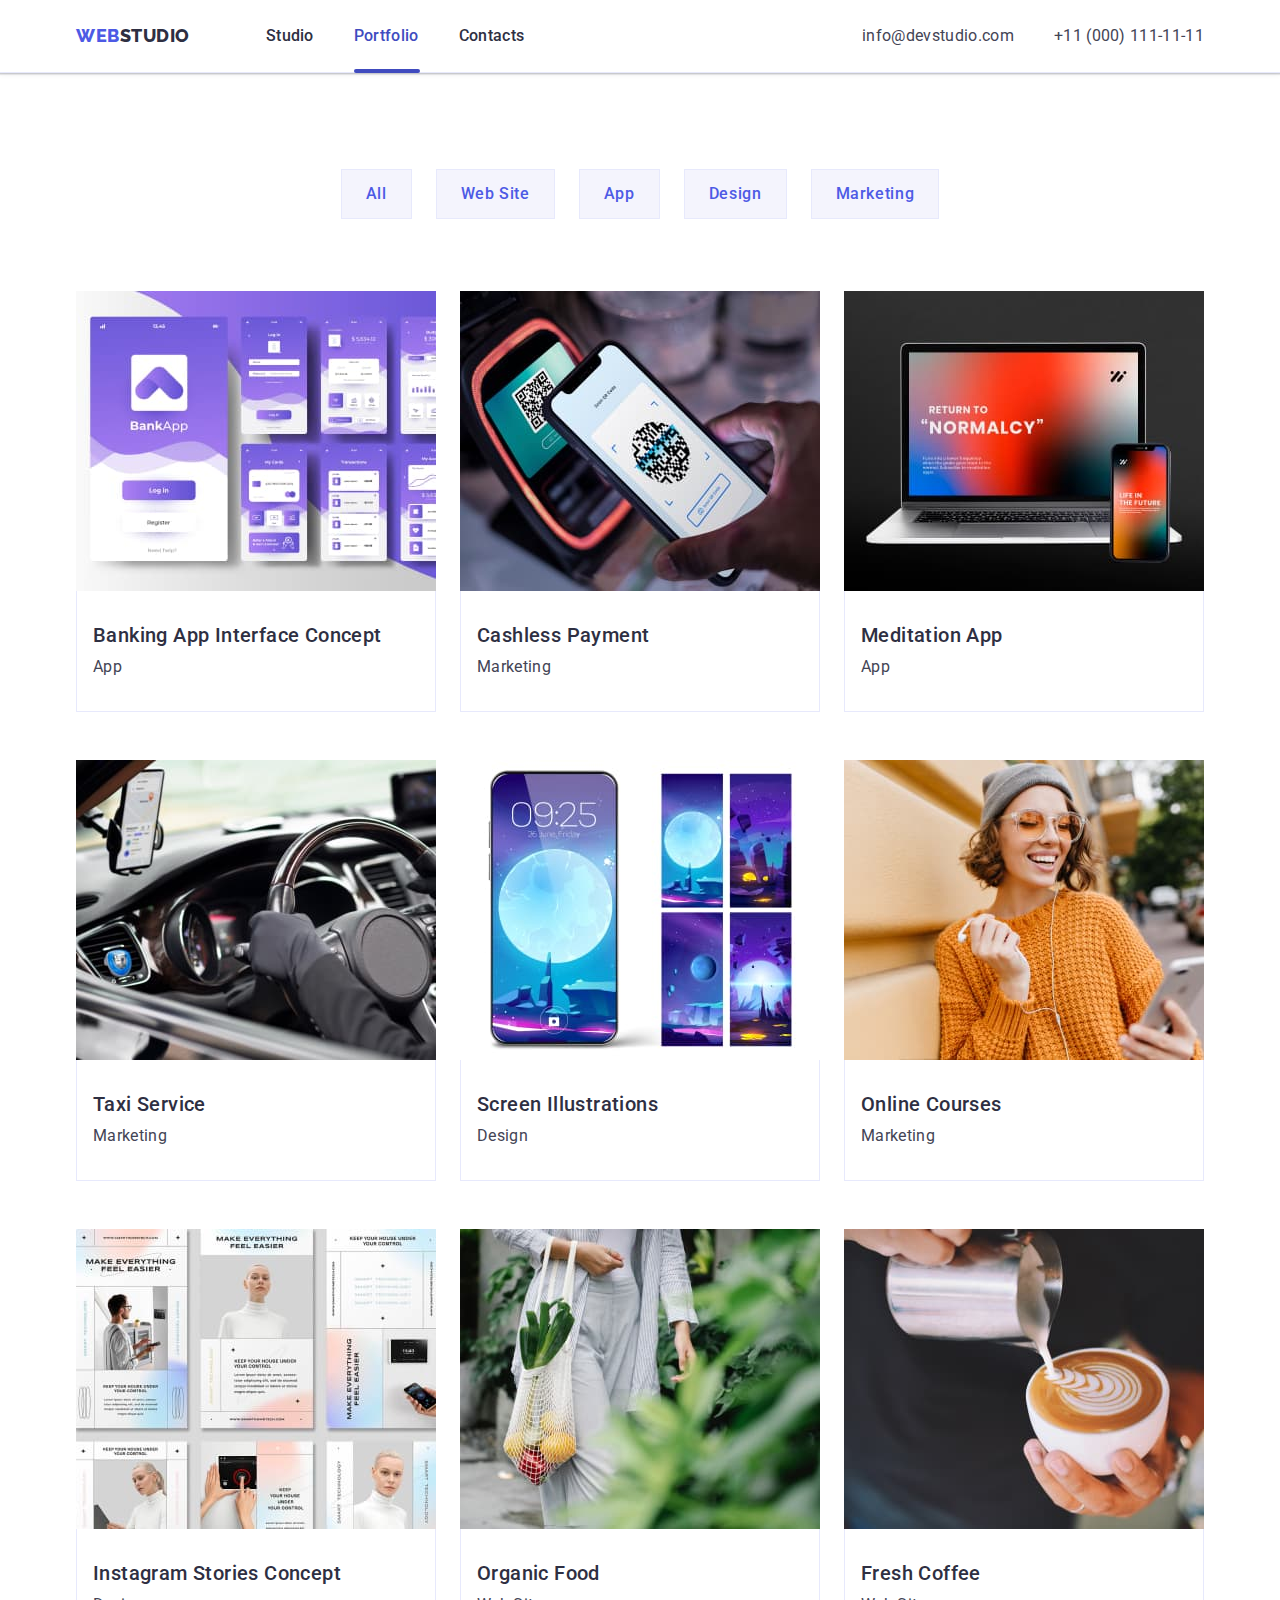
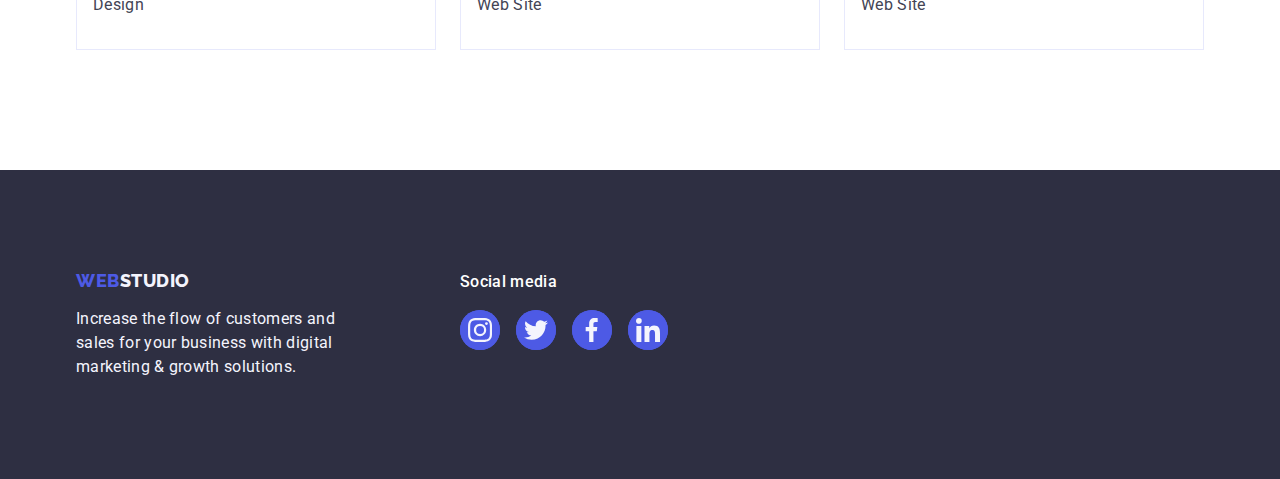
==== commit a9ca6508: "last" ====
--- a/portfolio.html
+++ b/portfolio.html
@@ -19,7 +19,7 @@
                 <a class="header-logo-link link" href="./index.html">Web<span class="header-logo-iris link">Studio</span></a>
                 <ul class="header-about-list list">
                     <li class="header-about-link link"><a class="header-about-text-link link" href="./index.html">Studio</a></li>
-                    <li class="header-about-link link"><a class="header-about-text-link link" href="./portfolio.html">Portfolio</a></li>
+                    <li class="header-about-link link"><a class="header-about-text-link-portfolio link" href="./portfolio.html">Portfolio</a></li>
                     <li class="header-about-link link"><a class="header-about-text-link link" href="">Contacts</a></li>
                 </ul>
             </nav>
@@ -54,7 +54,7 @@
             
                         <ul class="all-portfolio-list list ">
                             <li class="portfolio-examples-item list">
-                                <a class="portfolio-link link">
+                                <a href=" " class="portfolio-link link">
                                     <div class="overlay">
                                     <img src="./images/img4.jpg" width="360" alt="Project Card 1" />
                                     <p class="overlay-text">14 Stylish and User-Friendly App Design Concepts · Task Manager App · Calorie Tracker App · Exotic Fruit Ecommerce App ·
@@ -68,7 +68,7 @@
                                 
                             </li>
                             <li class="portfolio-examples-item list">
-                                <a class="portfolio-link link">
+                                <a href=" " class="portfolio-link link">
                                     <div class="overlay">
                                 <img src="./images/img5.jpg" width="360" alt="Project Card 2" />
                                 <p class="overlay-text">14 Stylish and User-Friendly App Design Concepts · Task Manager App · Calorie Tracker App ·
@@ -82,7 +82,7 @@
                                 </a>
                             </li>
                             <li class="portfolio-examples-item list">
-                                <a class="portfolio-link link">
+                                <a href=" " class="portfolio-link link">
                                     <div class="overlay">
                                 <img src="./images/img6.jpg" width="360" alt="Project Card 3" />
                                 <p class="overlay-text">14 Stylish and User-Friendly App Design Concepts · Task Manager App · Calorie Tracker App ·
@@ -96,7 +96,7 @@
                                 </a>
                             </li>
                             <li class="portfolio-examples-item list">
-                                <a class="portfolio-link link">
+                                <a href=" " class="portfolio-link link">
                                     <div class="overlay">
                                 <img src="./images/img7.jpg" width="360" alt="Project Card 4" />
                                 <p class="overlay-text">14 Stylish and User-Friendly App Design Concepts · Task Manager App · Calorie Tracker App ·
@@ -110,7 +110,7 @@
                                 </a>
                             </li>
                             <li class="portfolio-examples-item list">
-                                <a class="portfolio-link link">
+                                <a href=" " class="portfolio-link link">
                                     <div class="overlay">
                                 <img src="./images/img8.jpg" width="360" alt="Project Card 5" />
                                 <p class="overlay-text">14 Stylish and User-Friendly App Design Concepts · Task Manager App · Calorie Tracker App ·
@@ -124,7 +124,7 @@
                                 </a>
                             </li>
                             <li class="portfolio-examples-item list">
-                                <a class="portfolio-link link">
+                                <a href=" " class="portfolio-link link">
                                     <div class="overlay">
                                 <img src="./images/img9.jpg" width="360" alt="Project Card 6" />
                                 <p class="overlay-text">14 Stylish and User-Friendly App Design Concepts · Task Manager App · Calorie Tracker App ·
@@ -138,7 +138,7 @@
                                 </a>
                             </li>
                             <li class="portfolio-examples-item list">
-                                <a class="portfolio-link link">
+                                <a href=" " class="portfolio-link link">
                                     <div class="overlay">
                                 <img src="./images/img10.jpg" width="360" alt="Project Card 7" />
                                 <p class="overlay-text">14 Stylish and User-Friendly App Design Concepts · Task Manager App · Calorie Tracker App ·
@@ -152,7 +152,7 @@
                                 </a>
                             </li>
                             <li class="portfolio-examples-item list">
-                                <a class="portfolio-link link">
+                                <a href=" " class="portfolio-link link">
                                     <div class="overlay">
                                 <img src="./images/img11.jpg" width="360" alt="Project Card 8" />
                                 <p class="overlay-text">14 Stylish and User-Friendly App Design Concepts · Task Manager App · Calorie Tracker App ·
@@ -166,7 +166,7 @@
                                 </a>
                             </li>
                             <li class="portfolio-examples-item list">
-                                <a class="portfolio-link link"> 
+                                <a href=" " class="portfolio-link link"> 
                                     <div class="overlay">
                                 <img src="./images/img12.jpg" width="360" alt="Project Card 9" />
                                 <p class="overlay-text">14 Stylish and User-Friendly App Design Concepts · Task Manager App · Calorie Tracker App ·
--- a/css/styles.css
+++ b/css/styles.css
@@ -11,7 +11,7 @@
         --white-color: #FFF; 
         --lightslate-color: #8E8F99;
         --green-color: #31D0AA; 
-
+       --whitest-color: #fcfcfc;
 }
 body {
     font-family: var(--primary-font);
@@ -55,8 +55,8 @@
 }
 .header-about-list .link{
     position: relative;
-        color: var(--secondary-accent-color);
         transition: color 250ms cubic-bezier(0.4, 0, 0.2, 1);
+        text-decoration: none;
 }
 .header-about-list .link::after{
     content: '';
@@ -81,7 +81,18 @@
     text-decoration: none;
     transition: 250ms cubic-bezier(0.4, 0, 0.2, 1);
 }
-
+.header-about-text-link-portfolio::after {
+    content: "";
+    position: absolute;
+    display: block;
+    left: 0;
+    bottom: -1px;
+    width: 66px;
+    height: 4px;
+    margin-top: 20px;
+    background-color: var(--secondary-accent-color);
+    border-radius: 2px;
+}
 
 .header-feedback-link {
     font-size: 16px;
@@ -89,7 +100,7 @@
     letter-spacing: 0.02em;
     color: var(--primary-grey-color);
     text-decoration: none;
-    transition: 250ms cubic-bezier(0.4, 0, 0.2, 1);
+    transition: color 250ms cubic-bezier(0.4, 0, 0.2, 1);
 }
 
 .header-feedback-link:hover,
@@ -123,16 +134,54 @@
 gap: 40px;
     
 }
-
+.header-about-text-link-portfolio{
+    text-decoration: none;
+        color: var(--secondary-accent-color);
+        padding: 24px 0;
+        display: block;
+        transition: color 250ms cubic-bezier(0.4, 0, 0.2, 1);
+    
+}
 .header-about-text-link {
     text-decoration: none;
     color: var(--primary-accent-color);
     padding: 24px 0;
     display: block;
-}
-.header-about-text-link:active{
+    transition: color 250ms cubic-bezier(0.4, 0, 0.2, 1);
+}
+.header-about-text-link:hover, 
+.header-about-text-link:focus{
     color: var(--secondary-accent-color);
     
+}
+.header-about-text-link-index:hover,
+.header-about-text-link-index:focus {
+    color: var(--secondary-accent-color);
+
+}
+.header-about-text-link-portfolio:hover,
+.header-about-text-link-portfolio:focus {
+    color: var(--secondary-accent-color);
+
+}
+.header-about-text-link-index {
+    text-decoration: none;
+color: var(--secondary-accent-color);
+    padding: 24px 0;
+    display: block;
+    transition: color 250ms cubic-bezier(0.4, 0, 0.2, 1);
+}
+.header-about-text-link-index::after {
+content: "";
+    position: absolute;
+    display: block;
+    left: 0;
+    bottom: -1px;
+    width: 48px;
+    height: 4px;
+    margin-top: 20px;
+    background-color: var(--active-link-color);
+    border-radius: 2px;
 }
 .adress-navigation {
     font-style: normal;
@@ -174,6 +223,7 @@
                 background-repeat: no-repeat;
                 background-position: center;
                 background-size: cover;
+                margin: 0 auto;
 }
 .hero-title {
     font-size: 56px;
@@ -185,9 +235,11 @@
     max-width: 496px;
     margin: 0 auto;
     margin-bottom: 48px;
+    
 }
 .hero-title-wrap{
     text-align: center;
+    justify-content: center;
 }
 
 .hero-button {
@@ -218,19 +270,6 @@
     background-color: var(--secondary-accent-color);
 }
 
-.hero-button-text {
-    font-size: 16px;
-    font-weight: 500;
-    line-height: 1.5;
-    letter-spacing: 0.04em;
-    color: var(--primary-white-color);
-    transition: color 250ms ease-in-out 250ms, background-color 250ms ease-in-out 250ms;
-}
-
-.hero-button-text:hover,
-.hero-button-text:active {
-    background-color: var(--secondary-accent-color);
-}
 
 .advantages-topic {
     font-size: 20px;
@@ -265,11 +304,9 @@
     display: flex;
     align-items: center;
     justify-content: center;
-    width: 264px;
     height: 112px;
     border-radius: 4px;
         background: var(--primary-whiter-color);
-        padding: 24px 100px;
         margin-bottom: 8px;
 }
 .visually-hidden {
@@ -434,7 +471,6 @@
     display: flex;
     list-style-type: none;
     gap: 24px;
-    margin-bottom: 120px;
 }
 .customers-item{
     width: calc((100% - 5 * 24px) / 6);
@@ -443,6 +479,8 @@
 
 }
 .customers-link{
+    border-color: var(--lightslate-color);
+    fill: var(--lightslate-color);
     width: 100%;
     height: 100%;
     border: 1px solid var(--lightslate-color);
@@ -451,19 +489,16 @@
     align-items: center;
     justify-content: center;
     color: var(--lightslate-color);
-}
-.customers-link:hover{
-    color: var(--secondary-accent-color);
+    transition: border-color 250ms cubic-bezier(0.4, 0, 0.2, 1),
+        fill 250ms cubic-bezier(0.4, 0, 0.2, 1);
+        
+}
+.customers-link:hover, 
+.customers-link:focus {
     border-color: var(--secondary-accent-color);
 fill: var(--secondary-accent-color);
-border: 1px solid var(--secondary-accent-color);
-}
-.customers-link:focus {
-color: var(--secondary-accent-color);
-    border-color: var(--secondary-accent-color);
-    fill: var(--secondary-accent-color);
-    border: 1px solid var(--secondary-accent-color);
-}
+}
+
 /** ------------------FOOTER----------------- */
 .footer {
     background-color: var(--primary-accent-color);
@@ -511,20 +546,27 @@
        gap: 16px;
        justify-content: center;
        align-items: baseline;
-       margin-top: 8px;
        list-style-type: none;
    }
-
+.footer-link{
+    align-items: center;
+    transition: background-color 250ms cubic-bezier(0.4, 0, 0.2, 1);
+}
+.footer-link:hover,
+.footer-link:focus{
+    background-color: var(--green-color);
+}
    .footer-social-links .link {
     display: flex;
        justify-content: center;
-       align-items: baseline;
+       align-items: center;
        width: 40px;
        height: 40px;
        border-radius: 50%;
        background-color: var(--primary-blue-color);
-       transition: color 250ms ease-in-out 250ms, background-color 250ms ease-in-out 250ms;
-   }
+       transition: background-color 250ms cubic-bezier(0.4, 0, 0.2, 1);
+   }
+   
    .icon-footer{
     height: 100%;
         width: 100%;
@@ -534,6 +576,13 @@
         align-items: center;
         justify-content: center;
         transition: background-color 250ms cubic-bezier(0.4, 0, 0.2, 1);
+   }
+   .icon-footer .link{
+    align-items: center;
+   }
+   .icon-footer:hover,
+   .icon-footer:focus{
+    background-color: var(--green-color);
    }
    .footer-social-links .icon {
        margin: 8px 8px;
@@ -572,11 +621,7 @@
         padding: 12px 24px;
         justify-content: center;
             align-items: center;
-            border-radius: 4px;
                 border: 1px solid var(--cornflower-color);
-                box-shadow: 0px 3px 1px rgba(0, 0, 0, 0.1),
-                    0px 2px 1px rgba(0, 0, 0, 0.08),
-                    0px 2px 2px rgba(0, 0, 0, 0.12);
                     transition: color 250ms cubic-bezier(0.4, 0, 0.2, 1),
                         background-color 250ms cubic-bezier(0.4, 0, 0.2, 1),
                         border-color 250ms cubic-bezier(0.4, 0, 0.2, 1),
@@ -588,7 +633,8 @@
     .all-button:hover {
         color: var(--primary-white-color);
         background-color: var(--secondary-accent-color);
-        border: 1px solid transparent;
+        border: 1px solid var(--cornflower-color);
+        border-radius: 4px;
         box-shadow: 0px 3px 1px rgba(0, 0, 0, 0.1),
                 0px 2px 1px rgba(0, 0, 0, 0.08),
                 0px 2px 2px rgba(0, 0, 0, 0.12);
@@ -633,10 +679,13 @@
 
         .portfolio-examples-item {
             width: calc((100% - 48px) / 3);
+        
+        }
+        .portfolio-examples-item:hover,
+        .portfolio-examples-item:focus{
             border: 1px solid var(--primary-whiter-color);
                 background: var(--white-color);
-            box-shadow: 0px 2px 1px 0px rgba(46, 47, 66, 0.08), 0px 1px 1px 0px rgba(46, 47, 66, 0.16), 0px 1px 6px 0px rgba(46, 47, 66, 0.08);
-
+                box-shadow: 0px 2px 1px 0px rgba(46, 47, 66, 0.08), 0px 1px 1px 0px rgba(46, 47, 66, 0.16), 0px 1px 6px 0px rgba(46, 47, 66, 0.08);
         }
 
         .portfolio-text {
@@ -648,13 +697,11 @@
         .portfolio-link{
             text-decoration: none;
             display: block;
-            box-shadow: 0px 1px 6px rgba(46, 47, 66, 0.08),
-                0px 1px 1px rgba(46, 47, 66, 0.16),
-                0px 2px 1px rgba(46, 47, 66, 0.08);
                 transition: box-shadow 250ms cubic-bezier(0.4, 0, 0.2, 1);
         }
-        .portfolio-link:focus,.portfolio-link:hover{
-            box-shadow: 0px 1px 6px rgba(46, 47, 66, 0.08),
+        .portfolio-link:focus .overlay-text,
+        .portfolio-link:hover .overlay-text {
+               box-shadow: 0px 1px 6px rgba(46, 47, 66, 0.08),
                 0px 1px 1px rgba(46, 47, 66, 0.16),
                 0px 2px 1px rgba(46, 47, 66, 0.08);
                 transform: translateY(0%);
@@ -682,4 +729,60 @@
             transform: translateY(100%);
             transition: transform 250ms cubic-bezier(0.4, 0, 0.2, 1);
         }
-        +                .modal {
+                    position: fixed;
+                    top: 0;
+                    left: 0;
+                    width: 100%;
+                    height: 100%;
+                    background-color: rgba(46, 47, 66, 0.4);
+                    transition: opacity 250ms cubic-bezier(0.4, 0, 0.2, 1),
+                        visibility 250ms cubic-bezier(0.4, 0, 0.2, 1);
+                }
+        
+                .is-hidden {
+                    opacity: 0;
+                    visibility: hidden;
+                    pointer-events: none;
+                }
+                                .modal-window {
+                                    position: absolute;
+                                    top: 50%;
+                                    left: 50%;
+                                    transform: translate(-50%, -50%) scale(1);
+                                    width: 408px;
+                                    min-height: 584px;
+                                    background: var(--whitest-color);
+                                    box-shadow: 0px 1px 1px rgba(0, 0, 0, 0.14), 0px 1px 3px rgba(0, 0, 0, 0.12),
+                                        0px 2px 1px rgba(0, 0, 0, 0.2);
+                                    border-radius: 4px;
+                                    transition: transform 250ms cubic-bezier(0.4, 0, 0.2, 1);
+                                }
+                
+                                .button-modal {
+                                    position: absolute;
+                                    top: 24px;
+                                    right: 24px;
+                                    width: 24px;
+                                    height: 24px;
+                                    border-radius: 50%;
+                                    display: flex;
+                                    align-items: center;
+                                    justify-content: center;
+                                    background-color: var(--cornflower-color);
+                                    border: 1px solid rgba(0, 0, 0, 0.1);
+                                    padding: 0;
+                                    cursor: pointer;
+                                    transition: background-color 250ms cubic-bezier(0.4, 0, 0.2, 1),
+                                        border 250ms cubic-bezier(0.4, 0, 0.2, 1);
+                                }
+                
+                                .button-modal:hover,
+                                .button-modal:focus {
+                                    background-color: var(--secondary-accent-color);
+                                    border: none;
+                                    fill: var(--primary-white-color);
+                                }
+                                .svg-modal{
+                                  transition: fill 250ms cubic-bezier(0.4, 0, 0.2, 1);
+                                }